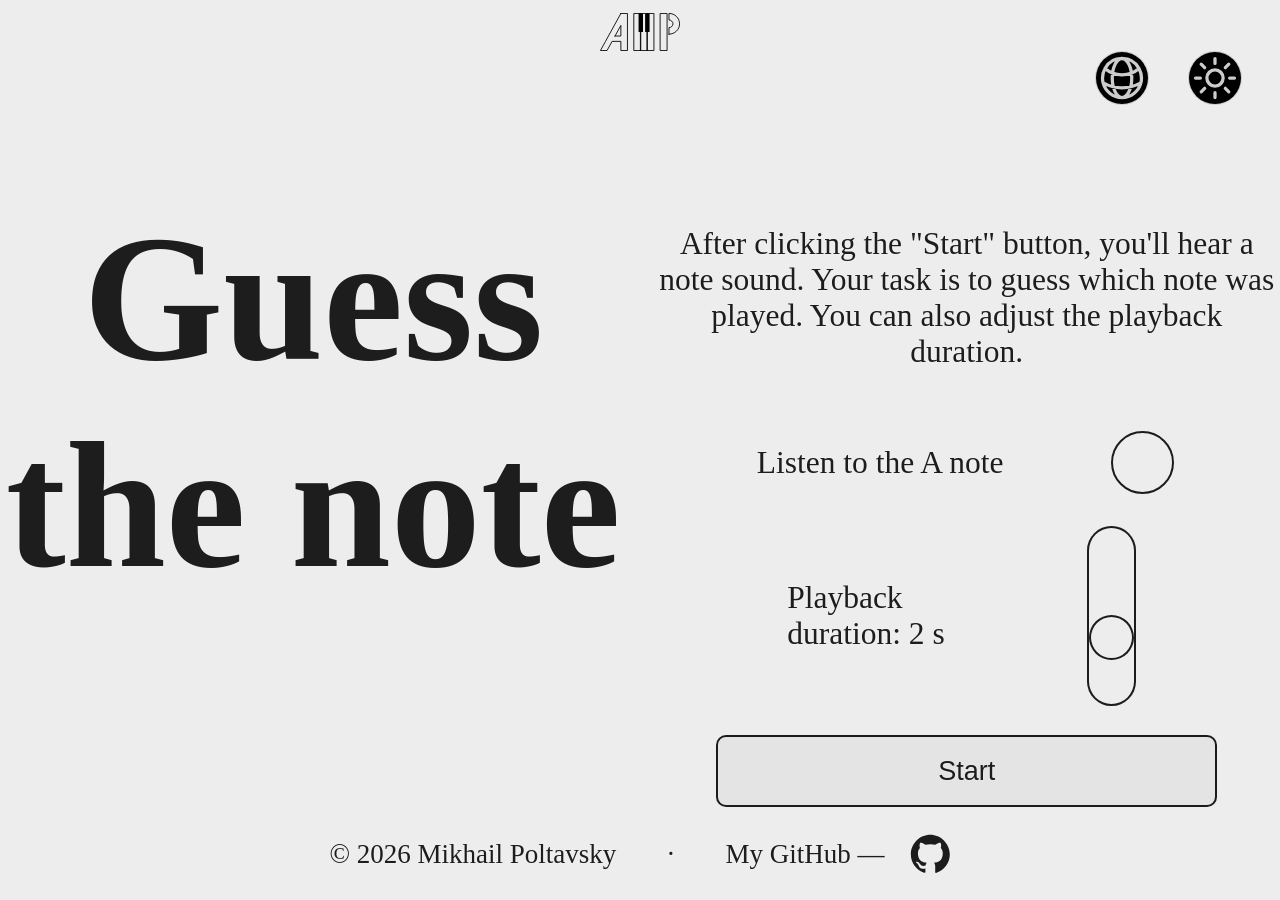
==== index.html @ 2708c901 "Add files via upload" ====
<!DOCTYPE html>
<html lang="ru" data-theme="dark">
<head>
    <meta charset="UTF-8">
    <meta name="viewport" content="width=device-width, initial-scale=1.0">
    <link rel="stylesheet" href="style.css">
    <title>Угадай ноту</title>
    <link rel="icon" href="icon/favicon.png">
    <link rel="icon" type="image/svg+xml" href="icon/favicon.svg">
    <link rel="apple-touch-icon" href="icon/apple-touch-icon.png">
    <meta name="author" content="Mikhail Poltavsky">
    <meta
    name="description"
    content="Train your musical ear by guessing played notes. Available in English, Ukrainian and Russian.">
    <meta name="theme-color" content="#000f58">
</head>
<body>
    <script src="dictionary.js"></script>

    <header>
        <a href="#"><img id="logo" src="image/LogoAPLight.svg" alt="Логотип"></a>
    </header>

    <main>
        <div id="window1ForStart" class="fullWindow1">
            <div id="settings-container"></div>

            <h1 id="welcome-containerh1" class="containerh1">Угадай<br>ноту</h1>
            <p id="welcome-containerp" class="containerp">После нажатия на кнопку "Начать" вы услышите звук ноты. Ваша задача - угадать, какая нота была сыграна. Также вы можете настроить длительность воспроизведения.</p>

            <div id="noteA-container">
                <label class="labelForWelcome" id="noteALabel" for="noteA">Услышать ноту Ля(А)</label>
                <input type="checkbox" id="noteA"></input>
            </div>

            <div id="counter-container">
                <label class="labelForWelcome" for="counter" id="counter-label"><span id="counterText">Длительность воспроизведения: </span><span> <span id="counter-value">2</span> <span id="counterNameTime">сек</span></label>
                <input type="range" id="counter" name="counter" min="1" max="4" value="2" step="1">
            </div>

            <button class="buttonForContine" id="start-btn">Начать</button>
        </div>

        <div id="window2ForTimer" class="fullWindow1" style="display: none;">
            <img id="svgForStart" alt="Человек внимательно слушает музыку" src="image/ListenLight.svg">
            <p id="timer">3</p>
        </div>

        <div id="window3ForPiano" class="fullWindow1">
            <dialog id="unselectedNote">
                <p id="unselectedNoteText"></p>
            </dialog>

            <div id="fortepiano">
                <button class="note-btn white-btn" id="si" data-note="11">Си</button>
                <button class="note-btn black-btn" id="si-flat" data-note="10">Ля#/Си♭</button>
                <button class="note-btn white-btn" id="la" data-note="9">Ля</button>
                <button class="note-btn black-btn" id="sol-sharp" data-note="8">Соль#/Ля♭</button>
                <button class="note-btn white-btn" id="sol" data-note="7">Соль</button>
                <button class="note-btn black-btn" id="fa-sharp" data-note="6">Фа#/Соль♭</button>
                <button class="note-btn white-btn" id="fa" data-note="5">Фа</button>
                <button class="note-btn white-btn" id="mi" data-note="4">Ми</button>
                <button class="note-btn black-btn" id="mi-flat" data-note="3">Ре#/Ми♭</button>
                <button class="note-btn white-btn" id="re" data-note="2">Ре</button>
                <button class="note-btn black-btn" id="do-sharp" data-note="1">До#/Ре♭</button>
                <button class="note-btn white-btn" id="do" data-note="0">До</button>
            </div>

            <button id="resultButton" class="buttonForContine">Проверить</button>
        </div>

        <div id="window4ForResult" class="fullWindow1 resultWindowForNote">
            <h1 id="correctNote" class="containerh1 correctNoteScore"></h1>
            <p id="textForResult" class="containerp textForResult"></p>
            <button id="restartBNT" class="buttonForContine restartBNT">Продолжить</button>
        </div>

        <div id="window5ForFullResult" class="fullWindow1 resultWindowForNote">
            <h1 id="fullResult" class="containerh1 correctNoteScore"><span id="score">0</span>/5</h1>
            <p id="motivationResults" class="containerp textForResult">Мотивирующая фраза, итог. Вывод.</p>
            <button id="restartHtmlBNT" class="buttonForContine restartBNT">Попробовать ещё раз</button>
        </div>
    </main>
    <footer></footer>
    <script src="scriptSetting.js"></script>
    <script src="script.js"></script>
</body>
</html>
---- style.css ----
*,
*::before,
*::after {
    box-sizing: border-box;
}

:root {
    --white: rgba(255, 255, 255, 0.8);
    --colorForText: rgba(255, 255, 255, 0.8);
    --whiteForFocus: rgba(255, 255, 255, 0.600);
    --black: rgb(0, 0, 0);
    --blackForFocus: rgba(0, 0, 0, 0.800);
    --forContinueBTN: rgba(0, 0, 0, 0.557);
    --background: rgb(0, 15, 88);
    --headerFontSize: 35px;
    font-size: 16px;
}

[data-theme="light"] {
    --white: rgba(255, 255, 255, 0.8);
    --colorForText: rgba(0, 0, 0, 0.883);
    --whiteForFocus: rgba(94, 94, 94, 0.757);
    --black: rgb(0, 0, 0);
    --blackForFocus: rgb(217, 217, 217);
    --forContinueBTN: rgba(214, 214, 214, 0.422);
    --background: rgb(237, 237, 237);
}

[data-theme="light"] p,
[data-theme="light"] h1,
[data-theme="light"] button {
    text-shadow: 0px 0px 2px rgba(255, 255, 255, 0.453);
}

html {
    -webkit-text-size-adjust: none;
}

html, 
body {
    margin: 0;
    padding: 0;
    overflow-x: hidden;
    overflow-y: auto;
    background: var(--background);
    text-shadow: 0px 0px 2px rgba(255, 255, 255, 0.453);
    color: var(--colorForText);
}

.no-scroll {
    overflow: hidden;
}

header {
    margin-top: 2dvh;
    height: 5dvh;
    display: flex;
    justify-content: center;
    align-items: center;
}

header a {
    display: flex;
    align-items: center;
    justify-content: center;

    text-decoration: none;
    -webkit-tap-highlight-color: transparent;
}

#logo {
    height: 5dvh;
}

/*Кнопки настроки*/

#settings {
    display: flex;
    justify-content: flex-end;
    gap: 3vw;
    align-items: center;
}

.setBTN {
    height: 6dvh;
    width: 6dvh;
    border-radius: 50%;
    cursor: pointer;
    background-color: var(--black);
    border: 1px solid var(--white);
    color: var(--white);
    font-size: 1.4rem;
    align-items: center;
    padding: 0;
}

#languageDialog {
    border: none;
    border-radius: 10px;
    background-color: var(--background);
    color: var(--colorForText);
    text-align: center;
    width: 70%;
    padding: 0;
    border: 2px solid var(--colorForText);
}


.languageButton {
    width: 90%;
    height: 8dvh;
    border-radius: 10px;
    border: 2px solid var(--colorForText);
    cursor: pointer;
    align-self: center;
    text-shadow: 0px 0px 2px rgba(255, 255, 255, 0.453);
    color: var(--colorForText);
    margin-bottom: 3dvh;
    background-color: var(--forContinueBTN);
    min-height: 60px;
    font-size: 2rem;
}

.languageButton:first-of-type {
    margin-top: 3dvh;
}

dialog::backdrop {
    background: rgba(0, 0, 0, 0.5);
}

#theme {
    margin-right: 3vw;
}

/*Окно 1*/

.fullWindow1 {
    width: 100%;
    min-height: 83dvh;
    margin: 0;
    display: flex;
    flex-direction: column;
    justify-content: space-between;
}

.containerh1 {
    font-size: clamp(1rem, 12vw, 5rem);
    margin-top: 10%;
    margin-bottom: 5%;
    text-align: center;
}

.containerp {
    font-size: clamp(0.5rem, 5vw, 2rem);
    text-align: center;
    margin: 0 5px 0 5px;
}

/*Стили чекбох*/

#noteA-container {
    display: flex;
    flex-direction: row;
    justify-content: space-evenly;
    align-items: center;
    font-size: clamp(0.5rem, 5vw, 2rem);
}

#noteA {
    width: 7dvh;
    height: 7dvh;

    appearance: none;
    -webkit-appearance: none;

    border: 2px solid var(--colorForText);
    border-radius: 50%;

    background: transparent;

    cursor: pointer;
    position: relative;
}

#noteA:checked::after {
    content: "";

    position: absolute;

    width: 60%;
    height: 60%;

    border-radius: 50%;

    background-color: var(--colorForText);

    top: 50%;
    left: 50%;

    transform: translate(-50%, -50%);
    transition: transform 0.2s;
}

#noteA:checked::after {
    transform: translate(-50%, -50%) scale(1);
}

#counter-container {
    display: flex;
    flex-direction: row;
    justify-content: space-evenly;
    align-items: center;
    font-size: clamp(0.5rem, 5vw, 2rem);
}



/* Стили для ползунка */

#counter {
    appearance: none;
    -webkit-appearance: none;
    touch-action: none;

    width: 22%;
    height: 23%;

    writing-mode: vertical-lr;
    transform: rotate(180deg);

    cursor: pointer;
    background: transparent;
}

/* Стили для трека ползунка */

#counter::-webkit-slider-runnable-track {
    border-radius: 5dvw;
    background: var(--background);
    border: 2px solid var(--colorForText);
}

#counter::-moz-range-track {
    border-radius: 5dvw;
    background: var(--background);
    border: 2px solid var(--colorForText);
}

/* Стили для ползунка */

#counter::-webkit-slider-thumb {
    appearance: none;
    -webkit-appearance: none;

    width: 5dvw;
    height: 5dvw;

    border-radius: 50%;
    background: var(--background);
    border: 2px solid var(--colorForText);

    cursor: pointer;
}

#counter::-moz-range-thumb {
    width: 5dvw;
    height: 5dvw;
    border-radius: 50%;
    background: var(--background);
    border: 2px solid var(--colorForText);

    cursor: pointer;
}

.buttonForContine {
    width: 80%;
    height: 8dvh;
    border-radius: 10px;
    border: 2px solid var(--colorForText);
    font-size: 3dvh;
    cursor: pointer;
    align-self: center;
    text-shadow: 0px 0px 2px rgba(255, 255, 255, 0.453);
    color: var(--colorForText);
    margin-bottom: 5%;
    background-color: var(--forContinueBTN);
}

/*Окно 2*/

#window2ForTimer {
    justify-content: space-evenly;
    align-items: center;
}

#svgForStart {
    width: 80dvw;
    height: 25dvh;
    display: flex;
    
}

#timer {
    height: 20dvh;
    font-size: 10dvh;
    text-align: center;
    margin: 0;
    padding: 0;
}

/* Стили для окна с пианино */

/*Ненажатая нота*/

#unselectedNote {
    border: 2px solid var(--colorForText);
    border-radius: 10px;
    background-color: var(--background);
    color: var(--colorForText);
    text-align: center;
    width: 80%;
    padding: 0;
    min-width: 300px;
}

#unselectedNoteText {
    text-shadow: 0px 0px 2px rgba(255, 255, 255, 0.453);
    color: var(--colorForText);
    min-height: 60px;
    font-size: 3rem;
    margin: 3vh;
}

#unselectedNote::backdrop {
    cursor: pointer;
}

#window3ForPiano {
    display: none;
    justify-content: space-evenly;
}

#fortepiano {
    display: flex;
    flex-direction: column;
    position: relative;
}

.white-btn {
    height: 8vh;
    background-color: var(--white);
    color: var(--black);
    border: 1px solid var(--black);
    padding: 10px;
    cursor: pointer;
    text-align: right;
    padding-right: 3vh;
    position: relative;
    z-index: 1;
    border-radius: 0 10px 10px 0;
}

.black-btn {
    height: 6vh;
    width: 55%;
    background-color: var(--black);
    color: var(--white);
    border: 1px solid var(--black);
    cursor: pointer;
    text-align: center;
    max-width: 60%;
    position: absolute;
    z-index: 2;
    border-radius: 0 10px 10px 0;
}

#si-flat {
    top: 9%;
}

#sol-sharp {
    top: 22.5%;
}

#fa-sharp {
    bottom: 52%;
}

#mi-flat {
    bottom: 23.5%;
}

#do-sharp {
    bottom: 9%;
}

/*окно результата*/

.resultWindowForNote {
    display: none;
    align-items: center;
}

.correctNoteScore {
    margin: 10dvh 5dvw 5dvh 5dvw;
}

.textForResult {
    font-size: clamp(2rem, 7vw, 3rem);
}

/*Окно общего результата*/

#window5ForFullResult {
    display: none;
}

/*футер*/

footer {
    margin-bottom: 2dvh;
    text-align: center;
    color: var(--colorForText);
    font-size: clamp(0.2rem, 3vw, 3rem);
    height: 5dvh;
    border: none;
    padding: 0;
}

.footer {
    display: flex;
    justify-content: center;
    align-items: center;
    gap: 2dvw;
}

.dot {
    margin: 0 2dvw;
}

.github-link {
    display: inline-flex;
    align-items: center;
    color: inherit;
    transition: opacity 0.2s, transform 0.2s;
}

.github-link:hover {
    opacity: 0.75;
    transform: scale(1.1);
}

@media  (orientation: landscape) and (pointer: coarse) {
    header {
        margin-top: 1vw;
        height: 3vw;
    }

    #logo {
        height: 3vw;
    }

    .setBTN {
        width: 6vw;
        height: 6vw;
    }

    #settings-container {
        grid-column: span 2;
    }

    #window1ForStart {
        display: grid;
        grid-template-columns: repeat(2, 1fr);
        gap: 3vh;
    }

    #welcome-containerp {
        margin-top: 15%;
        margin-bottom: 5%;
    }

    .containerh1 {
        grid-row: span 4;
    }

    #welcome-containerh1 {
        font-size: clamp(1rem, 20vh, 30rem);
    }

    #welcome-containerp {
        font-size: clamp(0.5rem, 3.5vh, 20rem);
    }

    #noteA {
        width: 7vh;
        height: 7vh;
    }

    #counter {
        width: 15vw;
        height: 10vh;
        transform: none;
        writing-mode: horizontal-tb;
    }

    #counter::-webkit-slider-thumb {
        width: 5vh;
        height: 5vh;
    }

    #counter::-moz-range-thumb {
        width: 5vh;
        height: 5vh;
    }


    #counter::-webkit-slider-runnable-track {
        border-radius: 5vw;
    }

    #counter::-moz-range-track {
        border-radius: 5vw;
    }


    #start-btn {
        margin: 0 auto;
        margin-left: 10%;
    }

    #noteALabel {
        font-size: clamp(0.5rem, 3.5vh, 20rem);
    }

    #counter-label {
        font-size: clamp(0.5rem, 3.5vh, 20rem);
    }

    .footer {
        font-size: clamp(0.5rem, 3vh, 6rem);
        margin-bottom: 1vh;
    }

    #svgGitHub {
        width: 1.5em;
        height: 1.5em;
    }

    #unselectedNote {
        width: 40%;
    }

    #fortepiano {
        display: flex;
        flex-direction: row-reverse;
        align-self: center;
        width: 80%;
        height: 60vh
    }

    .white-btn{
        height: 100%;
        width: 14.28%;
        padding: 0;
        border-radius: 0 0 10px 10px;

        display: flex;
        align-items: flex-end;
        justify-content: center;
        padding-bottom: 3vh;
    }

    .black-btn {
        height: 55%;
        width: 12.28%;
        top: auto;
        bottom: auto;
        border-radius: 0 0 10px 10px;
    }

    #si-flat {
        top: 0;
        right: 8.1%;
    }

    #sol-sharp {
        top: 0;
        right: 22%;
    }

    #fa-sharp {
        top: 0;
        right: 36.7%;
    }

    #mi-flat {
        top: 0;
        left: 22.5%;
    }

    #do-sharp {
        top: 0;
        left: 8.1%;
    }

    .buttonForContine {
        margin: 0;
        height: 10vh;
        font-size: 3vh;
        grid-column: span 2;
    }

    .resultWindowForNote {
        display: none;
        grid-template-columns: repeat(2, 1fr);
        gap: 3vh;
    }

    .correctNoteScore {
        font-size: clamp(2rem, 5vw, 6rem);
    }

    .textForResult {
        max-width: 55vh;
        margin: 12vh auto 0 auto;
        font-size: clamp(0.5rem, 5vw, 3.5rem);
    } 

    .restartBNT {
        grid-column: span 2;
        margin: 0 auto;
    }
}

@media only screen and (min-width: 1024px) { 
    header {
        margin-top: 1dvw;
        height: 3dvw;
    }

    #logo {
        height: 3dvw;
    }

    #settings-container {
        grid-column: span 2;
    }

    #window1ForStart {
        display: grid;
        grid-template-columns: repeat(2, 1fr);
        gap: 3dvh;
    }

    #welcome-containerp {
        margin-top: 15%;
        margin-bottom: 5%;
    }


    #welcome-containerh1 {
        font-size: clamp(1rem, 20dvh, 30rem);
        grid-row: span 4;
    }

    #welcome-containerp {
        font-size: clamp(0.5rem, 3.5dvh, 20rem);
    }

    #counter::-webkit-slider-thumb {
        width: 5dvh;
        height: 5dvh;
    }

    #counter::-moz-range-thumb {
        width: 5dvh;
        height: 5dvh;
    }

    #counter {
        width: 5dvw;
        height: 20dvh;
    }

    #start-btn {
        margin: 0;
        margin-left: 10%;
    }

    #noteALabel {
        font-size: clamp(0.5rem, 3.5dvh, 20rem);
    }

    #counter-label {
        font-size: clamp(0.5rem, 3.5dvh, 20rem);
    }

    .footer {
        font-size: clamp(0.5rem, 3dvh, 6rem);
        margin-bottom: 1dvh;
    }

    #svgGitHub {
        width: 1.5em;
        height: 1.5em;
    }

    #unselectedNote {
        width: 40%;
    }

    #fortepiano {
        display: flex;
        flex-direction: row-reverse;
        align-self: center;
        width: 80%;
        height: 60dvh
    }

    .white-btn{
        height: 100%;
        width: 14.28%;
        padding: 0;
        border-radius: 0 0 10px 10px;

        display: flex;
        align-items: flex-end;
        justify-content: center;
        padding-bottom: 3dvh;
    }

    .black-btn {
        height: 55%;
        width: 12.28%;
        top: auto;
        bottom: auto;
        border-radius: 0 0 10px 10px;
    }

    #si-flat {
        top: 0;
        right: 8.1%;
    }

    #sol-sharp {
        top: 0;
        right: 22%;
    }

    #fa-sharp {
        top: 0;
        right: 36.7%;
    }

    #mi-flat {
        top: 0;
        left: 22.5%;
    }

    #do-sharp {
        top: 0;
        left: 8.1%;
    }

    .buttonForContine {
        margin: 0;
    }

    .resultWindowForNote {
        display: none;
        grid-template-columns: repeat(2, 1fr);
        gap: 3dvh;
    }

    .textForResult {
        max-width: 55vh;
        margin: 12vh auto 0 auto;
        font-size: clamp(0.5rem, 5vw, 3.5rem);
    } 

    .restartBNT {
        grid-column: span 2;
        margin: 0 auto;
    }
}
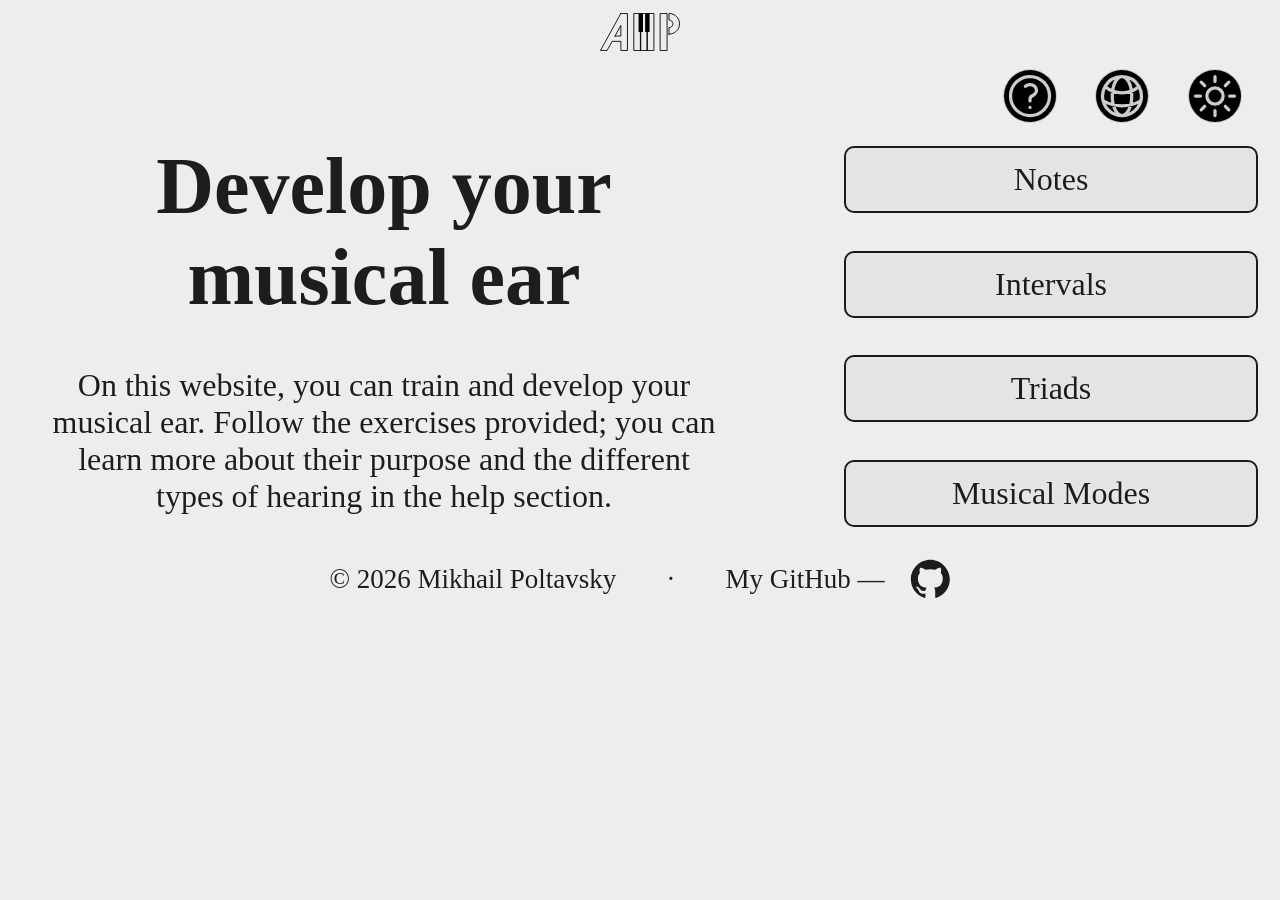
==== commit 9c30412c: "Add files via upload" ====
--- a/index.html
+++ b/index.html
@@ -1,10 +1,11 @@
 <!DOCTYPE html>
-<html lang="ru" data-theme="dark">
+<html lang="ru">
 <head>
     <meta charset="UTF-8">
     <meta name="viewport" content="width=device-width, initial-scale=1.0">
     <link rel="stylesheet" href="style.css">
-    <title>Угадай ноту</title>
+    <link rel="stylesheet" href="styleForChoice.css">
+    <title>Absolute Pitch</title>
     <link rel="icon" href="icon/favicon.png">
     <link rel="icon" type="image/svg+xml" href="icon/favicon.svg">
     <link rel="apple-touch-icon" href="icon/apple-touch-icon.png">
@@ -20,69 +21,21 @@
     <header>
         <a href="#"><img id="logo" src="image/LogoAPLight.svg" alt="Логотип"></a>
     </header>
+    <main>
+        <div id="settings-container"></div>
 
-    <main>
-        <div id="window1ForStart" class="fullWindow1">
-            <div id="settings-container"></div>
-
-            <h1 id="welcome-containerh1" class="containerh1">Угадай<br>ноту</h1>
-            <p id="welcome-containerp" class="containerp">После нажатия на кнопку "Начать" вы услышите звук ноты. Ваша задача - угадать, какая нота была сыграна. Также вы можете настроить длительность воспроизведения.</p>
-
-            <div id="noteA-container">
-                <label class="labelForWelcome" id="noteALabel" for="noteA">Услышать ноту Ля(А)</label>
-                <input type="checkbox" id="noteA"></input>
-            </div>
-
-            <div id="counter-container">
-                <label class="labelForWelcome" for="counter" id="counter-label"><span id="counterText">Длительность воспроизведения: </span><span> <span id="counter-value">2</span> <span id="counterNameTime">сек</span></label>
-                <input type="range" id="counter" name="counter" min="1" max="4" value="2" step="1">
-            </div>
-
-            <button class="buttonForContine" id="start-btn">Начать</button>
-        </div>
-
-        <div id="window2ForTimer" class="fullWindow1" style="display: none;">
-            <img id="svgForStart" alt="Человек внимательно слушает музыку" src="image/ListenLight.svg">
-            <p id="timer">3</p>
-        </div>
-
-        <div id="window3ForPiano" class="fullWindow1">
-            <dialog id="unselectedNote">
-                <p id="unselectedNoteText"></p>
-            </dialog>
-
-            <div id="fortepiano">
-                <button class="note-btn white-btn" id="si" data-note="11">Си</button>
-                <button class="note-btn black-btn" id="si-flat" data-note="10">Ля#/Си♭</button>
-                <button class="note-btn white-btn" id="la" data-note="9">Ля</button>
-                <button class="note-btn black-btn" id="sol-sharp" data-note="8">Соль#/Ля♭</button>
-                <button class="note-btn white-btn" id="sol" data-note="7">Соль</button>
-                <button class="note-btn black-btn" id="fa-sharp" data-note="6">Фа#/Соль♭</button>
-                <button class="note-btn white-btn" id="fa" data-note="5">Фа</button>
-                <button class="note-btn white-btn" id="mi" data-note="4">Ми</button>
-                <button class="note-btn black-btn" id="mi-flat" data-note="3">Ре#/Ми♭</button>
-                <button class="note-btn white-btn" id="re" data-note="2">Ре</button>
-                <button class="note-btn black-btn" id="do-sharp" data-note="1">До#/Ре♭</button>
-                <button class="note-btn white-btn" id="do" data-note="0">До</button>
-            </div>
-
-            <button id="resultButton" class="buttonForContine">Проверить</button>
-        </div>
-
-        <div id="window4ForResult" class="fullWindow1 resultWindowForNote">
-            <h1 id="correctNote" class="containerh1 correctNoteScore"></h1>
-            <p id="textForResult" class="containerp textForResult"></p>
-            <button id="restartBNT" class="buttonForContine restartBNT">Продолжить</button>
-        </div>
-
-        <div id="window5ForFullResult" class="fullWindow1 resultWindowForNote">
-            <h1 id="fullResult" class="containerh1 correctNoteScore"><span id="score">0</span>/5</h1>
-            <p id="motivationResults" class="containerp textForResult">Мотивирующая фраза, итог. Вывод.</p>
-            <button id="restartHtmlBNT" class="buttonForContine restartBNT">Попробовать ещё раз</button>
+        <div id="startWindow">
+            <h1 id="h1Home" class="containerh1">Развивайте музыкальный слух</h1>
+            <p id="pHome" class="containerp">На этом сайте вы сможете тренировать и развивать музыкальный слух. Выполняйте представленные упражнения, подробнее об их назначениях и о видах слуха вы можете узнать в справке.</p>
+            <a id="btn1" href="guessNote/guessNote.html" class="btn-menu">Ноты</a>
+            <a id="btn2" href="#" class="btn-menu">Интервалы</a>
+            <a id="btn3" href="#" class="btn-menu">Трезвучия</a>
+            <a id="btn4" href="#" class="btn-menu">Лады</a>
         </div>
     </main>
     <footer></footer>
     <script src="scriptSetting.js"></script>
-    <script src="script.js"></script>
+    <script src="scriptReference.js"></script>
+    <script src="scriptTraslateHomePage.js"></script>
 </body>
 </html>
--- a/style.css
+++ b/style.css
@@ -92,6 +92,18 @@
     font-size: 1.4rem;
     align-items: center;
     padding: 0;
+    transition: transform 0.2s ease;
+}
+
+.setBTN:hover {
+    background-color: var(--background);
+    transform: scale(1.1);
+}
+
+[data-theme="light"] .setBTN:hover{
+    color: var(--black);
+    border-color: var(--black);
+    transform: scale(1.05);
 }
 
 #languageDialog {
@@ -133,17 +145,6 @@
     margin-right: 3vw;
 }
 
-/*Окно 1*/
-
-.fullWindow1 {
-    width: 100%;
-    min-height: 83dvh;
-    margin: 0;
-    display: flex;
-    flex-direction: column;
-    justify-content: space-between;
-}
-
 .containerh1 {
     font-size: clamp(1rem, 12vw, 5rem);
     margin-top: 10%;
@@ -157,265 +158,6 @@
     margin: 0 5px 0 5px;
 }
 
-/*Стили чекбох*/
-
-#noteA-container {
-    display: flex;
-    flex-direction: row;
-    justify-content: space-evenly;
-    align-items: center;
-    font-size: clamp(0.5rem, 5vw, 2rem);
-}
-
-#noteA {
-    width: 7dvh;
-    height: 7dvh;
-
-    appearance: none;
-    -webkit-appearance: none;
-
-    border: 2px solid var(--colorForText);
-    border-radius: 50%;
-
-    background: transparent;
-
-    cursor: pointer;
-    position: relative;
-}
-
-#noteA:checked::after {
-    content: "";
-
-    position: absolute;
-
-    width: 60%;
-    height: 60%;
-
-    border-radius: 50%;
-
-    background-color: var(--colorForText);
-
-    top: 50%;
-    left: 50%;
-
-    transform: translate(-50%, -50%);
-    transition: transform 0.2s;
-}
-
-#noteA:checked::after {
-    transform: translate(-50%, -50%) scale(1);
-}
-
-#counter-container {
-    display: flex;
-    flex-direction: row;
-    justify-content: space-evenly;
-    align-items: center;
-    font-size: clamp(0.5rem, 5vw, 2rem);
-}
-
-
-
-/* Стили для ползунка */
-
-#counter {
-    appearance: none;
-    -webkit-appearance: none;
-    touch-action: none;
-
-    width: 22%;
-    height: 23%;
-
-    writing-mode: vertical-lr;
-    transform: rotate(180deg);
-
-    cursor: pointer;
-    background: transparent;
-}
-
-/* Стили для трека ползунка */
-
-#counter::-webkit-slider-runnable-track {
-    border-radius: 5dvw;
-    background: var(--background);
-    border: 2px solid var(--colorForText);
-}
-
-#counter::-moz-range-track {
-    border-radius: 5dvw;
-    background: var(--background);
-    border: 2px solid var(--colorForText);
-}
-
-/* Стили для ползунка */
-
-#counter::-webkit-slider-thumb {
-    appearance: none;
-    -webkit-appearance: none;
-
-    width: 5dvw;
-    height: 5dvw;
-
-    border-radius: 50%;
-    background: var(--background);
-    border: 2px solid var(--colorForText);
-
-    cursor: pointer;
-}
-
-#counter::-moz-range-thumb {
-    width: 5dvw;
-    height: 5dvw;
-    border-radius: 50%;
-    background: var(--background);
-    border: 2px solid var(--colorForText);
-
-    cursor: pointer;
-}
-
-.buttonForContine {
-    width: 80%;
-    height: 8dvh;
-    border-radius: 10px;
-    border: 2px solid var(--colorForText);
-    font-size: 3dvh;
-    cursor: pointer;
-    align-self: center;
-    text-shadow: 0px 0px 2px rgba(255, 255, 255, 0.453);
-    color: var(--colorForText);
-    margin-bottom: 5%;
-    background-color: var(--forContinueBTN);
-}
-
-/*Окно 2*/
-
-#window2ForTimer {
-    justify-content: space-evenly;
-    align-items: center;
-}
-
-#svgForStart {
-    width: 80dvw;
-    height: 25dvh;
-    display: flex;
-    
-}
-
-#timer {
-    height: 20dvh;
-    font-size: 10dvh;
-    text-align: center;
-    margin: 0;
-    padding: 0;
-}
-
-/* Стили для окна с пианино */
-
-/*Ненажатая нота*/
-
-#unselectedNote {
-    border: 2px solid var(--colorForText);
-    border-radius: 10px;
-    background-color: var(--background);
-    color: var(--colorForText);
-    text-align: center;
-    width: 80%;
-    padding: 0;
-    min-width: 300px;
-}
-
-#unselectedNoteText {
-    text-shadow: 0px 0px 2px rgba(255, 255, 255, 0.453);
-    color: var(--colorForText);
-    min-height: 60px;
-    font-size: 3rem;
-    margin: 3vh;
-}
-
-#unselectedNote::backdrop {
-    cursor: pointer;
-}
-
-#window3ForPiano {
-    display: none;
-    justify-content: space-evenly;
-}
-
-#fortepiano {
-    display: flex;
-    flex-direction: column;
-    position: relative;
-}
-
-.white-btn {
-    height: 8vh;
-    background-color: var(--white);
-    color: var(--black);
-    border: 1px solid var(--black);
-    padding: 10px;
-    cursor: pointer;
-    text-align: right;
-    padding-right: 3vh;
-    position: relative;
-    z-index: 1;
-    border-radius: 0 10px 10px 0;
-}
-
-.black-btn {
-    height: 6vh;
-    width: 55%;
-    background-color: var(--black);
-    color: var(--white);
-    border: 1px solid var(--black);
-    cursor: pointer;
-    text-align: center;
-    max-width: 60%;
-    position: absolute;
-    z-index: 2;
-    border-radius: 0 10px 10px 0;
-}
-
-#si-flat {
-    top: 9%;
-}
-
-#sol-sharp {
-    top: 22.5%;
-}
-
-#fa-sharp {
-    bottom: 52%;
-}
-
-#mi-flat {
-    bottom: 23.5%;
-}
-
-#do-sharp {
-    bottom: 9%;
-}
-
-/*окно результата*/
-
-.resultWindowForNote {
-    display: none;
-    align-items: center;
-}
-
-.correctNoteScore {
-    margin: 10dvh 5dvw 5dvh 5dvw;
-}
-
-.textForResult {
-    font-size: clamp(2rem, 7vw, 3rem);
-}
-
-/*Окно общего результата*/
-
-#window5ForFullResult {
-    display: none;
-}
-
 /*футер*/
 
 footer {
@@ -470,167 +212,14 @@
         grid-column: span 2;
     }
 
-    #window1ForStart {
-        display: grid;
-        grid-template-columns: repeat(2, 1fr);
-        gap: 3vh;
-    }
-
-    #welcome-containerp {
-        margin-top: 15%;
-        margin-bottom: 5%;
-    }
-
-    .containerh1 {
-        grid-row: span 4;
-    }
-
-    #welcome-containerh1 {
-        font-size: clamp(1rem, 20vh, 30rem);
-    }
-
-    #welcome-containerp {
-        font-size: clamp(0.5rem, 3.5vh, 20rem);
-    }
-
-    #noteA {
-        width: 7vh;
-        height: 7vh;
-    }
-
-    #counter {
-        width: 15vw;
-        height: 10vh;
-        transform: none;
-        writing-mode: horizontal-tb;
-    }
-
-    #counter::-webkit-slider-thumb {
-        width: 5vh;
-        height: 5vh;
-    }
-
-    #counter::-moz-range-thumb {
-        width: 5vh;
-        height: 5vh;
-    }
-
-
-    #counter::-webkit-slider-runnable-track {
-        border-radius: 5vw;
-    }
-
-    #counter::-moz-range-track {
-        border-radius: 5vw;
-    }
-
-
-    #start-btn {
-        margin: 0 auto;
-        margin-left: 10%;
-    }
-
-    #noteALabel {
-        font-size: clamp(0.5rem, 3.5vh, 20rem);
-    }
-
-    #counter-label {
-        font-size: clamp(0.5rem, 3.5vh, 20rem);
+    #svgGitHub {
+        width: 1.5em;
+        height: 1.5em;
     }
 
     .footer {
         font-size: clamp(0.5rem, 3vh, 6rem);
         margin-bottom: 1vh;
-    }
-
-    #svgGitHub {
-        width: 1.5em;
-        height: 1.5em;
-    }
-
-    #unselectedNote {
-        width: 40%;
-    }
-
-    #fortepiano {
-        display: flex;
-        flex-direction: row-reverse;
-        align-self: center;
-        width: 80%;
-        height: 60vh
-    }
-
-    .white-btn{
-        height: 100%;
-        width: 14.28%;
-        padding: 0;
-        border-radius: 0 0 10px 10px;
-
-        display: flex;
-        align-items: flex-end;
-        justify-content: center;
-        padding-bottom: 3vh;
-    }
-
-    .black-btn {
-        height: 55%;
-        width: 12.28%;
-        top: auto;
-        bottom: auto;
-        border-radius: 0 0 10px 10px;
-    }
-
-    #si-flat {
-        top: 0;
-        right: 8.1%;
-    }
-
-    #sol-sharp {
-        top: 0;
-        right: 22%;
-    }
-
-    #fa-sharp {
-        top: 0;
-        right: 36.7%;
-    }
-
-    #mi-flat {
-        top: 0;
-        left: 22.5%;
-    }
-
-    #do-sharp {
-        top: 0;
-        left: 8.1%;
-    }
-
-    .buttonForContine {
-        margin: 0;
-        height: 10vh;
-        font-size: 3vh;
-        grid-column: span 2;
-    }
-
-    .resultWindowForNote {
-        display: none;
-        grid-template-columns: repeat(2, 1fr);
-        gap: 3vh;
-    }
-
-    .correctNoteScore {
-        font-size: clamp(2rem, 5vw, 6rem);
-    }
-
-    .textForResult {
-        max-width: 55vh;
-        margin: 12vh auto 0 auto;
-        font-size: clamp(0.5rem, 5vw, 3.5rem);
-    } 
-
-    .restartBNT {
-        grid-column: span 2;
-        margin: 0 auto;
     }
 }
 
@@ -648,55 +237,6 @@
         grid-column: span 2;
     }
 
-    #window1ForStart {
-        display: grid;
-        grid-template-columns: repeat(2, 1fr);
-        gap: 3dvh;
-    }
-
-    #welcome-containerp {
-        margin-top: 15%;
-        margin-bottom: 5%;
-    }
-
-
-    #welcome-containerh1 {
-        font-size: clamp(1rem, 20dvh, 30rem);
-        grid-row: span 4;
-    }
-
-    #welcome-containerp {
-        font-size: clamp(0.5rem, 3.5dvh, 20rem);
-    }
-
-    #counter::-webkit-slider-thumb {
-        width: 5dvh;
-        height: 5dvh;
-    }
-
-    #counter::-moz-range-thumb {
-        width: 5dvh;
-        height: 5dvh;
-    }
-
-    #counter {
-        width: 5dvw;
-        height: 20dvh;
-    }
-
-    #start-btn {
-        margin: 0;
-        margin-left: 10%;
-    }
-
-    #noteALabel {
-        font-size: clamp(0.5rem, 3.5dvh, 20rem);
-    }
-
-    #counter-label {
-        font-size: clamp(0.5rem, 3.5dvh, 20rem);
-    }
-
     .footer {
         font-size: clamp(0.5rem, 3dvh, 6rem);
         margin-bottom: 1dvh;
@@ -706,82 +246,4 @@
         width: 1.5em;
         height: 1.5em;
     }
-
-    #unselectedNote {
-        width: 40%;
-    }
-
-    #fortepiano {
-        display: flex;
-        flex-direction: row-reverse;
-        align-self: center;
-        width: 80%;
-        height: 60dvh
-    }
-
-    .white-btn{
-        height: 100%;
-        width: 14.28%;
-        padding: 0;
-        border-radius: 0 0 10px 10px;
-
-        display: flex;
-        align-items: flex-end;
-        justify-content: center;
-        padding-bottom: 3dvh;
-    }
-
-    .black-btn {
-        height: 55%;
-        width: 12.28%;
-        top: auto;
-        bottom: auto;
-        border-radius: 0 0 10px 10px;
-    }
-
-    #si-flat {
-        top: 0;
-        right: 8.1%;
-    }
-
-    #sol-sharp {
-        top: 0;
-        right: 22%;
-    }
-
-    #fa-sharp {
-        top: 0;
-        right: 36.7%;
-    }
-
-    #mi-flat {
-        top: 0;
-        left: 22.5%;
-    }
-
-    #do-sharp {
-        top: 0;
-        left: 8.1%;
-    }
-
-    .buttonForContine {
-        margin: 0;
-    }
-
-    .resultWindowForNote {
-        display: none;
-        grid-template-columns: repeat(2, 1fr);
-        gap: 3dvh;
-    }
-
-    .textForResult {
-        max-width: 55vh;
-        margin: 12vh auto 0 auto;
-        font-size: clamp(0.5rem, 5vw, 3.5rem);
-    } 
-
-    .restartBNT {
-        grid-column: span 2;
-        margin: 0 auto;
-    }
 }
--- a/styleForChoice.css
+++ b/styleForChoice.css
@@ -0,0 +1,84 @@
+#settings { 
+    margin-top: 2vh;
+    margin-bottom: 2vh;
+}
+
+
+#startWindow {
+    display: flex;
+    flex-direction: column;
+    justify-content: space-evenly;
+    align-items: center;
+    gap: 10px;
+}
+
+.btn-menu {
+    all: unset;
+    cursor: pointer;
+    width: 80%;
+    border: 2px solid var(--colorForText);
+    background-color: var(--forContinueBTN);
+    border-radius: 10px;
+    text-align: center;
+    font-size: clamp(0.5rem, 5vw, 2rem);
+    height: 7vh;
+    display: flex;
+    justify-content: center;
+    align-items: center;
+    transition: transform 0.2s ease;
+}
+
+.btn-menu:hover {
+    background-color: var(--background);
+    transform: scale(1.05);
+}
+
+.btn-menu:active {
+    background-color: var(--background);
+    transform: scale(1.05);
+}
+
+[data-theme="light"] .btn-menu:hover {
+    background-color: var(--colorForText);
+    border-color: var(--background);
+    color: var(--background);
+    transform: scale(1.05);
+}
+
+[data-theme="light"] .btn-menu:active {
+    background-color: var(--colorForText);
+    border-color: var(--background);
+    color: var(--background);
+    transform: scale(1.05);
+}
+
+@media only screen and (min-width: 1024px), (orientation: landscape) and (pointer: coarse) {
+    .containerh1 {
+        grid-column: 1;
+        grid-row: 1 / span 2;
+        margin: 0 5vh 0 5vh;
+    }
+
+    .containerp {
+        grid-column: 1;
+        grid-row: 3 / span 2;
+        margin: 0 5vh 0 5vh;
+    }
+
+    #startWindow {
+        display: grid;
+        grid-template-columns: 60% 40%;
+        grid-template-rows: repeat(4, 1fr);
+        gap: 3vh
+    }
+
+    .btn-menu {
+        margin: auto;
+    }
+}
+
+@media  (orientation: landscape) and (pointer: coarse) {
+    .btn-menu {
+        height: 11vh;
+    }
+}
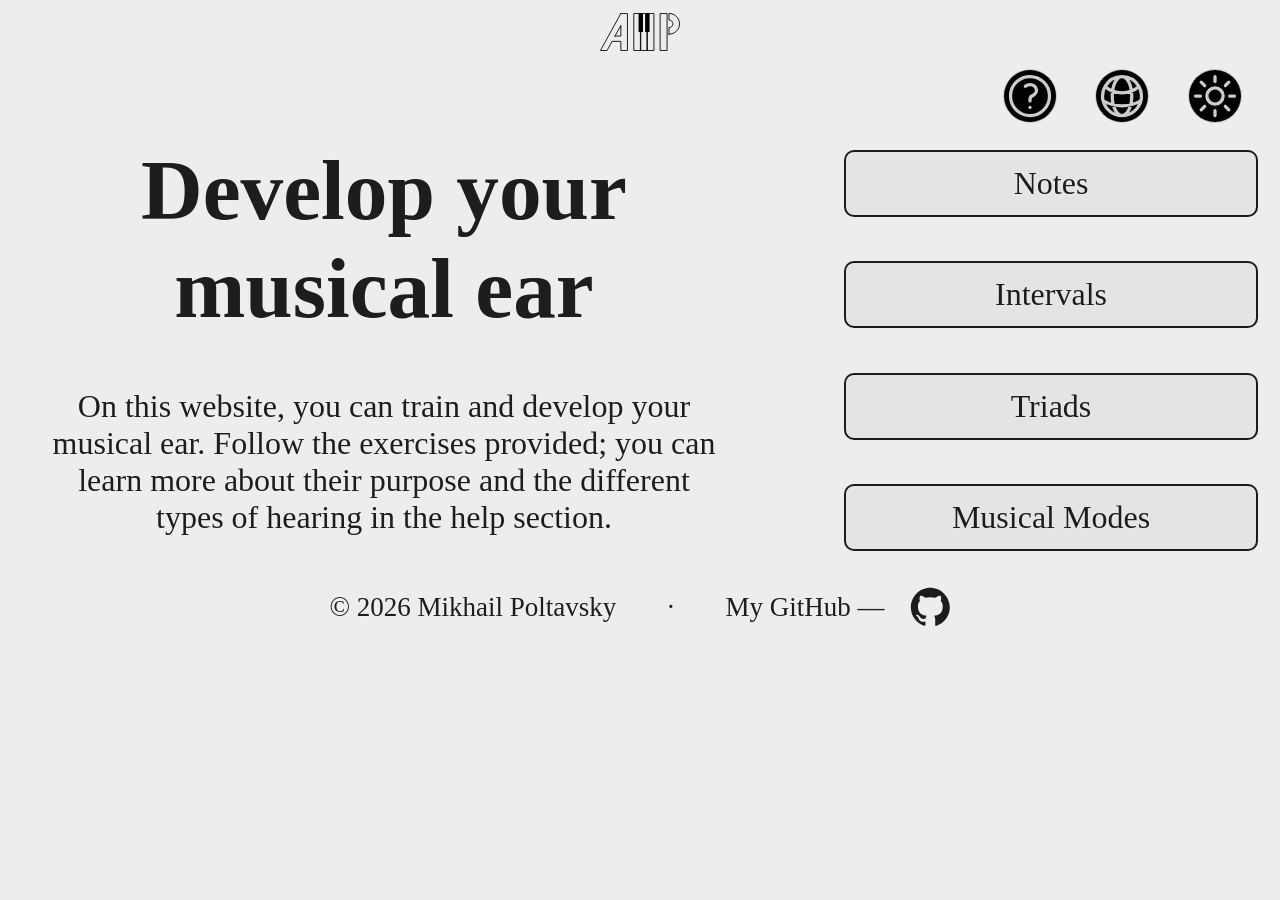
==== commit a791585a: "Add files via upload" ====
--- a/index.html
+++ b/index.html
@@ -36,6 +36,6 @@
     <footer></footer>
     <script src="scriptSetting.js"></script>
     <script src="scriptReference.js"></script>
-    <script src="scriptTraslateHomePage.js"></script>
+    <script src="scriptHomePage.js"></script>
 </body>
 </html>
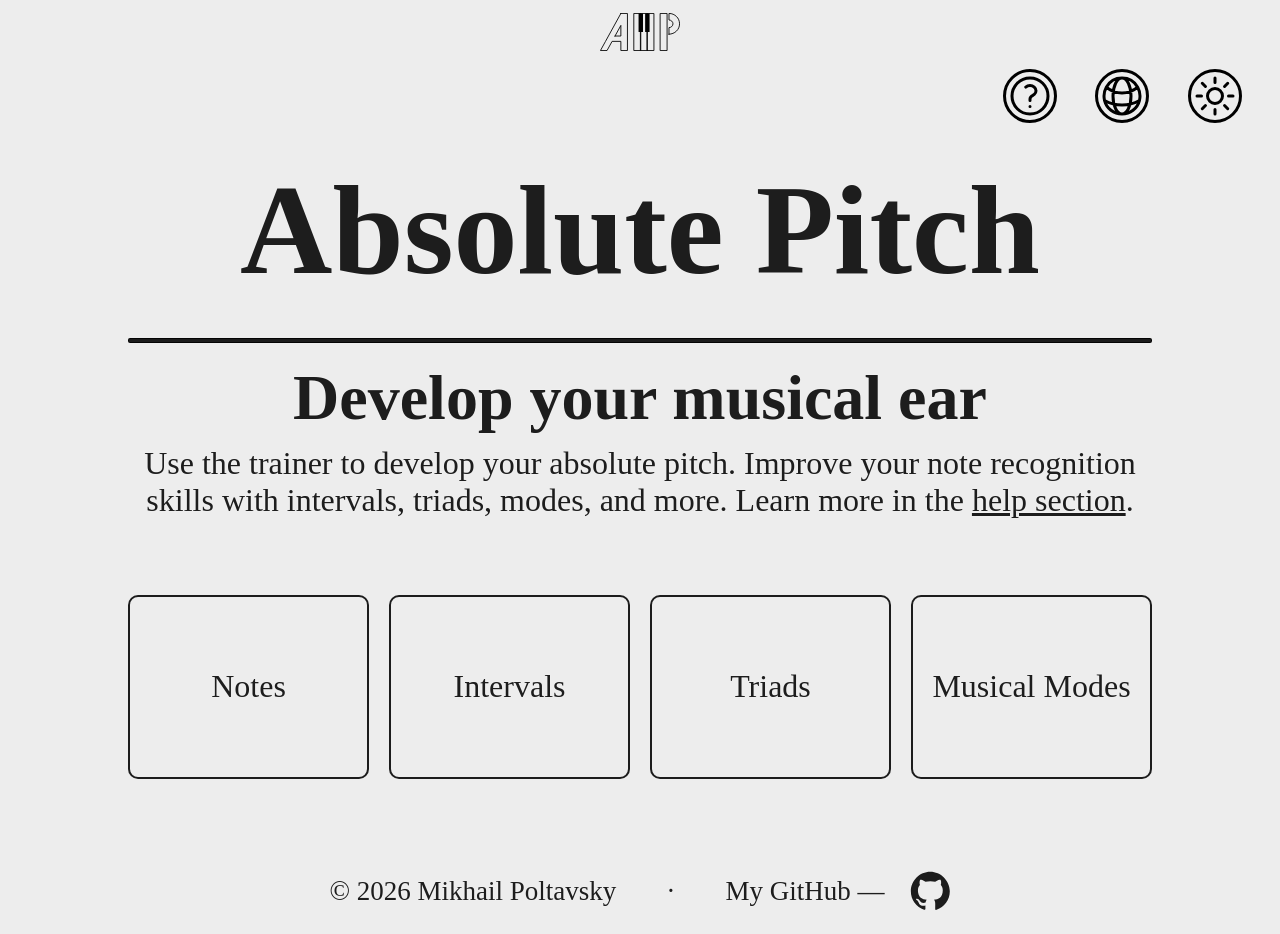
==== commit 8f4c106b: "Add files via upload" ====
--- a/index.html
+++ b/index.html
@@ -24,13 +24,22 @@
     <main>
         <div id="settings-container"></div>
 
-        <div id="startWindow">
-            <h1 id="h1Home" class="containerh1">Развивайте музыкальный слух</h1>
-            <p id="pHome" class="containerp">На этом сайте вы сможете тренировать и развивать музыкальный слух. Выполняйте представленные упражнения, подробнее об их назначениях и о видах слуха вы можете узнать в справке.</p>
-            <a id="btn1" href="guessNote/guessNote.html" class="btn-menu">Ноты</a>
-            <a id="btn2" href="#" class="btn-menu">Интервалы</a>
-            <a id="btn3" href="#" class="btn-menu">Трезвучия</a>
-            <a id="btn4" href="#" class="btn-menu">Лады</a>
+        <div id="startWindow" class="styleConyainer">
+
+            <div id="titelText" class="styleConyainer">
+                <h1 id="nameWebSite" class="">Absolute Pitch</h1>
+                <hr class="hrHomePage">
+                <h2 id="h2Home" class="">Развивайте музыкальный слух</h2>
+                <p id="pHome" class="">Используйте тренажёр для развития абсолютного слуха. Улучшайте навыки распознования нот с помощью интервалов, трезвучий, ладов... Подробнее можно узнать в <a id="linkForReference" href="#">справке</a>.</p>
+            </div>
+
+            <div id="conteinerBTN" class="styleConyainer">
+                <a id="btn1" href="guessNote/guessNote.html" class="btn-menu">Ноты</a>
+                <a id="btn2" href="#" class="btn-menu">Интервалы</a>
+                <a id="btn3" href="#" class="btn-menu">Трезвучия</a>
+                <a id="btn4" href="#" class="btn-menu">Лады</a>
+            </div>
+
         </div>
     </main>
     <footer></footer>
--- a/style.css
+++ b/style.css
@@ -47,10 +47,6 @@
     color: var(--colorForText);
 }
 
-.no-scroll {
-    overflow: hidden;
-}
-
 header {
     margin-top: 2dvh;
     height: 5dvh;
@@ -86,8 +82,8 @@
     width: 6dvh;
     border-radius: 50%;
     cursor: pointer;
-    background-color: var(--black);
-    border: 1px solid var(--white);
+    background-color: var(--background);
+    border: 3px solid var(--white);
     color: var(--white);
     font-size: 1.4rem;
     align-items: center;
@@ -95,14 +91,29 @@
     transition: transform 0.2s ease;
 }
 
-.setBTN:hover {
+[data-theme="light"] .setBTN {
     background-color: var(--background);
-    transform: scale(1.1);
-}
-
-[data-theme="light"] .setBTN:hover{
     color: var(--black);
     border-color: var(--black);
+}
+
+.setBTN:hover {
+    background-color: var(--black);
+    transform: scale(1.1);
+}
+
+.setBTN:active {
+    background-color: var(--black);
+    transform: scale(1.1);
+}
+
+[data-theme="light"] .setBTN:hover{
+    color: var(--white);
+    transform: scale(1.05);
+}
+
+[data-theme="light"] .setBTN:active{
+    color: var(--white);
     transform: scale(1.05);
 }
 
@@ -223,7 +234,7 @@
     }
 }
 
-@media only screen and (min-width: 1024px) { 
+@media only screen and (min-width: 720px) { 
     header {
         margin-top: 1dvw;
         height: 3dvw;
--- a/styleForChoice.css
+++ b/styleForChoice.css
@@ -4,7 +4,7 @@
 }
 
 
-#startWindow {
+.styleConyainer {
     display: flex;
     flex-direction: column;
     justify-content: space-evenly;
@@ -12,12 +12,66 @@
     gap: 10px;
 }
 
+#titelText {
+    min-height: 35vh;
+}
+
+#titelText h1 {
+    font-size: 4rem;
+    margin: 1rem 0 1rem 0;
+    text-align: center;
+}
+
+.hrHomePage {
+    width: 80vw;
+    height: 2px;
+    border: 1px solid var(--colorForText);
+    background-color: var(--colorForText);
+}
+
+#titelText h2 {
+    font-size: 2rem;
+    margin: 0;
+    text-align: center;
+}
+
+#titelText p {
+    font-size: 1.2rem;
+    margin: 0;
+    text-align: center;
+}
+#linkForReference {
+    color: inherit;
+    text-decoration: underline;
+}
+
+#linkForReference:visited {
+    color: inherit;
+}
+
+#linkForReference:hover {
+    color: var( --whiteForFocus);
+}
+
+#linkForReference:active {
+    color: var( --whiteForFocus);
+}
+
+#conteinerBTN {
+    min-height: 35vh;
+    width: 100%;
+}
+
+#pHome {
+    max-width: 80vw;
+}
+
 .btn-menu {
     all: unset;
     cursor: pointer;
     width: 80%;
     border: 2px solid var(--colorForText);
-    background-color: var(--forContinueBTN);
+    background-color: var(--background);
     border-radius: 10px;
     text-align: center;
     font-size: clamp(0.5rem, 5vw, 2rem);
@@ -29,56 +83,66 @@
 }
 
 .btn-menu:hover {
-    background-color: var(--background);
+    background-color: var(--forContinueBTN);
     transform: scale(1.05);
 }
 
 .btn-menu:active {
-    background-color: var(--background);
+    background-color: var(--forContinueBTN);
     transform: scale(1.05);
 }
 
 [data-theme="light"] .btn-menu:hover {
-    background-color: var(--colorForText);
-    border-color: var(--background);
+    background-color: var(--black);
+    border-color: var(--black);
     color: var(--background);
     transform: scale(1.05);
 }
 
 [data-theme="light"] .btn-menu:active {
-    background-color: var(--colorForText);
-    border-color: var(--background);
+    background-color: var(--black);
+    border-color: var(--black);
     color: var(--background);
     transform: scale(1.05);
 }
 
-@media only screen and (min-width: 1024px), (orientation: landscape) and (pointer: coarse) {
-    .containerh1 {
-        grid-column: 1;
-        grid-row: 1 / span 2;
-        margin: 0 5vh 0 5vh;
-    }
-
-    .containerp {
-        grid-column: 1;
-        grid-row: 3 / span 2;
-        margin: 0 5vh 0 5vh;
-    }
-
-    #startWindow {
-        display: grid;
-        grid-template-columns: 60% 40%;
-        grid-template-rows: repeat(4, 1fr);
-        gap: 3vh
+@media  (orientation: landscape) and (pointer: coarse) {
+    #conteinerBTN {
+        flex-direction: row;
+        width: 80%;
+        gap: 20px;
     }
 
     .btn-menu {
-        margin: auto;
+        height: 20vh;
     }
 }
 
-@media  (orientation: landscape) and (pointer: coarse) {
+@media only screen and (min-width: 720px) {
+    #titelText h1 {
+        font-size: 8rem;
+    }
+
+    #titelText h2 {
+        font-size: 4rem;
+    }
+
+    #titelText p {
+        font-size: 2rem;
+    }
+
+    .hrHomePage {
+        height: 5px;
+        border-radius: 2px; 
+    }
+
+    #conteinerBTN {
+        flex-direction: row;
+        width: 80%;
+        gap: 20px;
+    }
+
     .btn-menu {
-        height: 11vh;
+        height: 20vh;
     }
 }
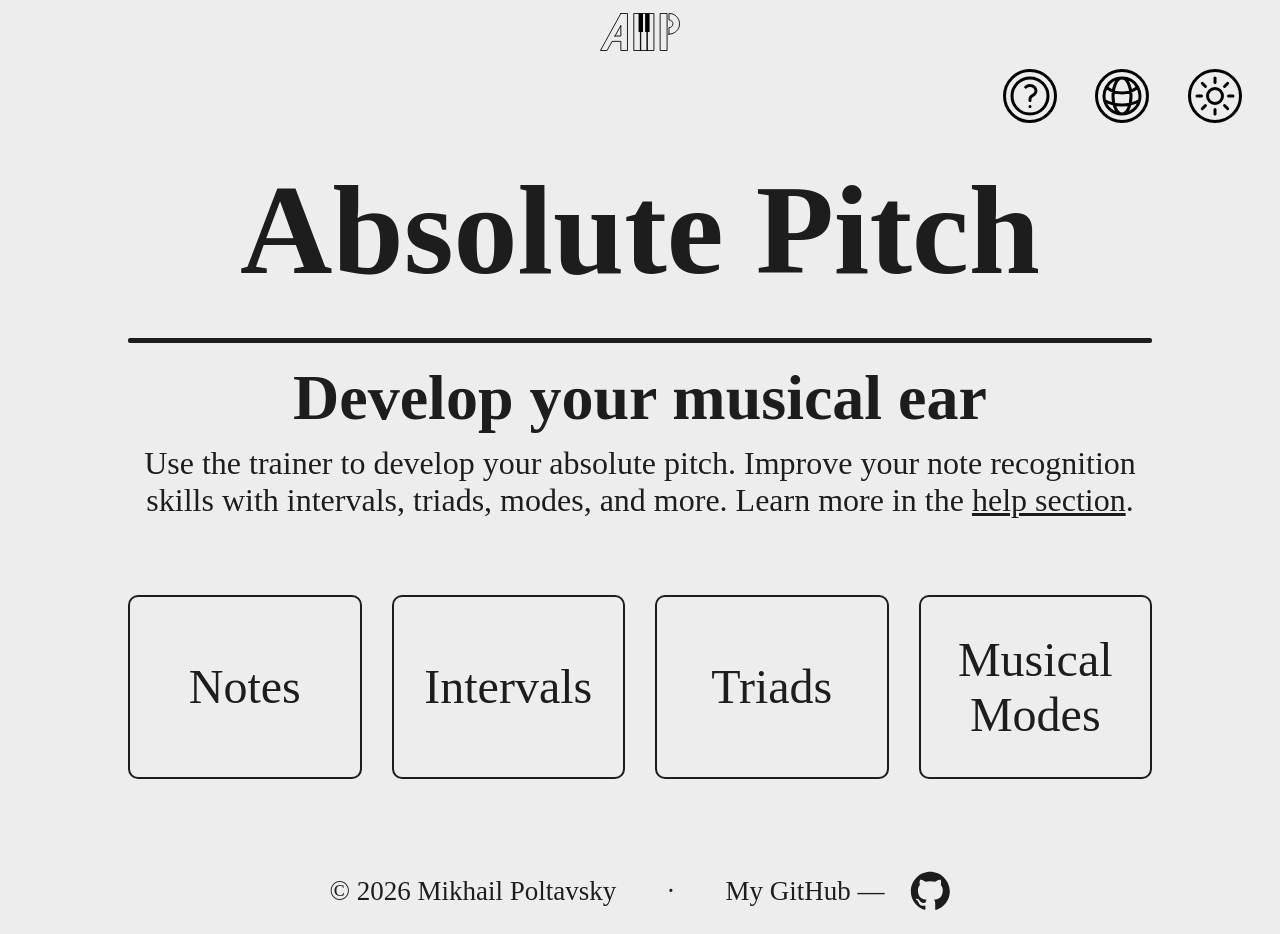
==== commit 40316ead: "Add files via upload" ====
--- a/index.html
+++ b/index.html
@@ -27,10 +27,10 @@
         <div id="startWindow" class="styleConyainer">
 
             <div id="titelText" class="styleConyainer">
-                <h1 id="nameWebSite" class="">Absolute Pitch</h1>
+                <h1 id="nameWebSite">Absolute Pitch</h1>
                 <hr class="hrHomePage">
-                <h2 id="h2Home" class="">Развивайте музыкальный слух</h2>
-                <p id="pHome" class="">Используйте тренажёр для развития абсолютного слуха. Улучшайте навыки распознования нот с помощью интервалов, трезвучий, ладов... Подробнее можно узнать в <a id="linkForReference" href="#">справке</a>.</p>
+                <h2 id="h2Home">Развивайте музыкальный слух</h2>
+                <p id="pHome">Используйте тренажёр для развития абсолютного слуха. Улучшайте навыки распознования нот с помощью интервалов, трезвучий, ладов... Подробнее можно узнать в <a id="linkForReference" href="#">справке</a>.</p>
             </div>
 
             <div id="conteinerBTN" class="styleConyainer">
--- a/style.css
+++ b/style.css
@@ -234,7 +234,7 @@
     }
 }
 
-@media only screen and (min-width: 720px) { 
+@media only screen and (min-width: 720px) and (pointer: fine) { 
     header {
         margin-top: 1dvw;
         height: 3dvw;
--- a/styleForChoice.css
+++ b/styleForChoice.css
@@ -14,6 +14,7 @@
 
 #titelText {
     min-height: 35vh;
+    width: 80%;
 }
 
 #titelText h1 {
@@ -25,7 +26,7 @@
 .hrHomePage {
     width: 80vw;
     height: 2px;
-    border: 1px solid var(--colorForText);
+    border: none;
     background-color: var(--colorForText);
 }
 
@@ -40,6 +41,7 @@
     margin: 0;
     text-align: center;
 }
+
 #linkForReference {
     color: inherit;
     text-decoration: underline;
@@ -74,7 +76,7 @@
     background-color: var(--background);
     border-radius: 10px;
     text-align: center;
-    font-size: clamp(0.5rem, 5vw, 2rem);
+    font-size: 1.3rem;
     height: 7vh;
     display: flex;
     justify-content: center;
@@ -110,15 +112,16 @@
     #conteinerBTN {
         flex-direction: row;
         width: 80%;
-        gap: 20px;
     }
 
     .btn-menu {
         height: 20vh;
+        font-size: 1.8rem;
+        margin: 0 1rem 0 1rem;
     }
 }
 
-@media only screen and (min-width: 720px) {
+@media only screen and (min-width: 720px) and (pointer: fine) {
     #titelText h1 {
         font-size: 8rem;
     }
@@ -133,16 +136,17 @@
 
     .hrHomePage {
         height: 5px;
-        border-radius: 2px; 
+        border-radius: 2px;
     }
 
     #conteinerBTN {
         flex-direction: row;
         width: 80%;
-        gap: 20px;
+        gap: 30px;
     }
 
     .btn-menu {
         height: 20vh;
+        font-size: 3rem;
     }
 }
